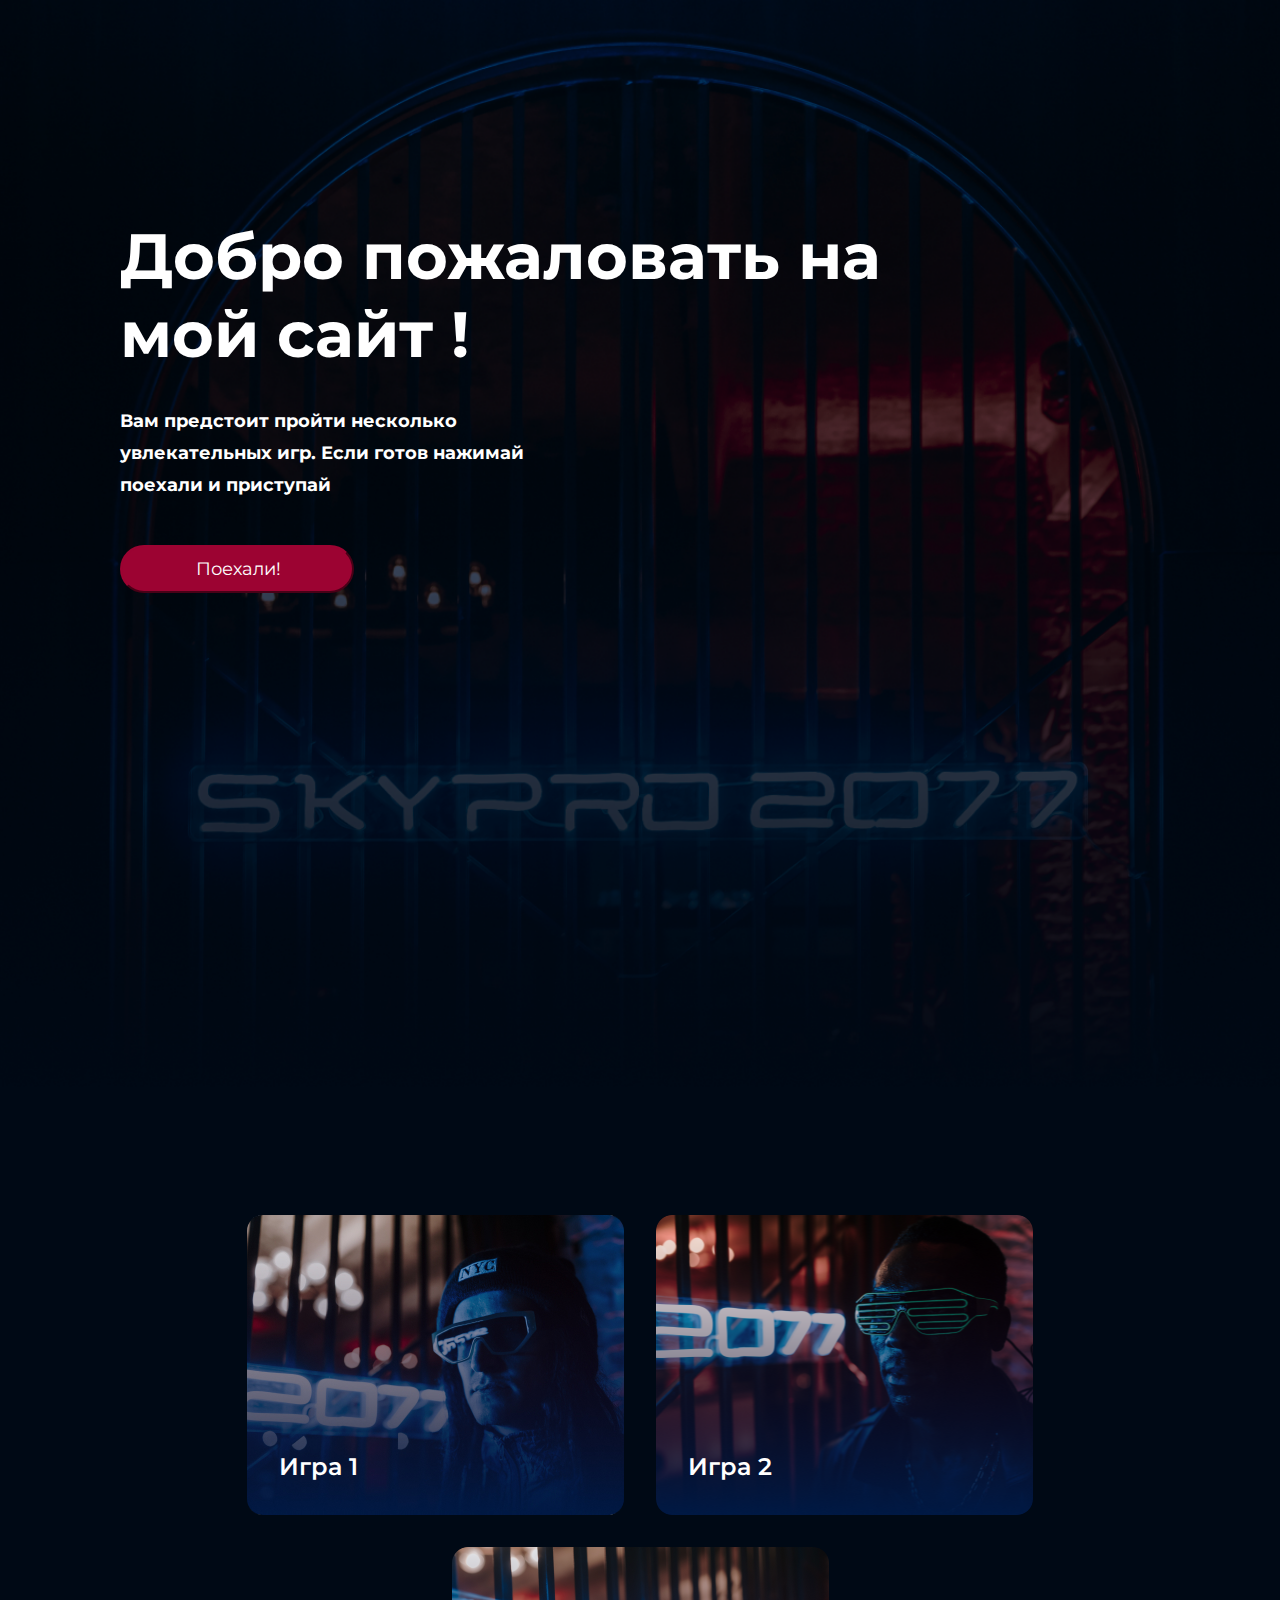
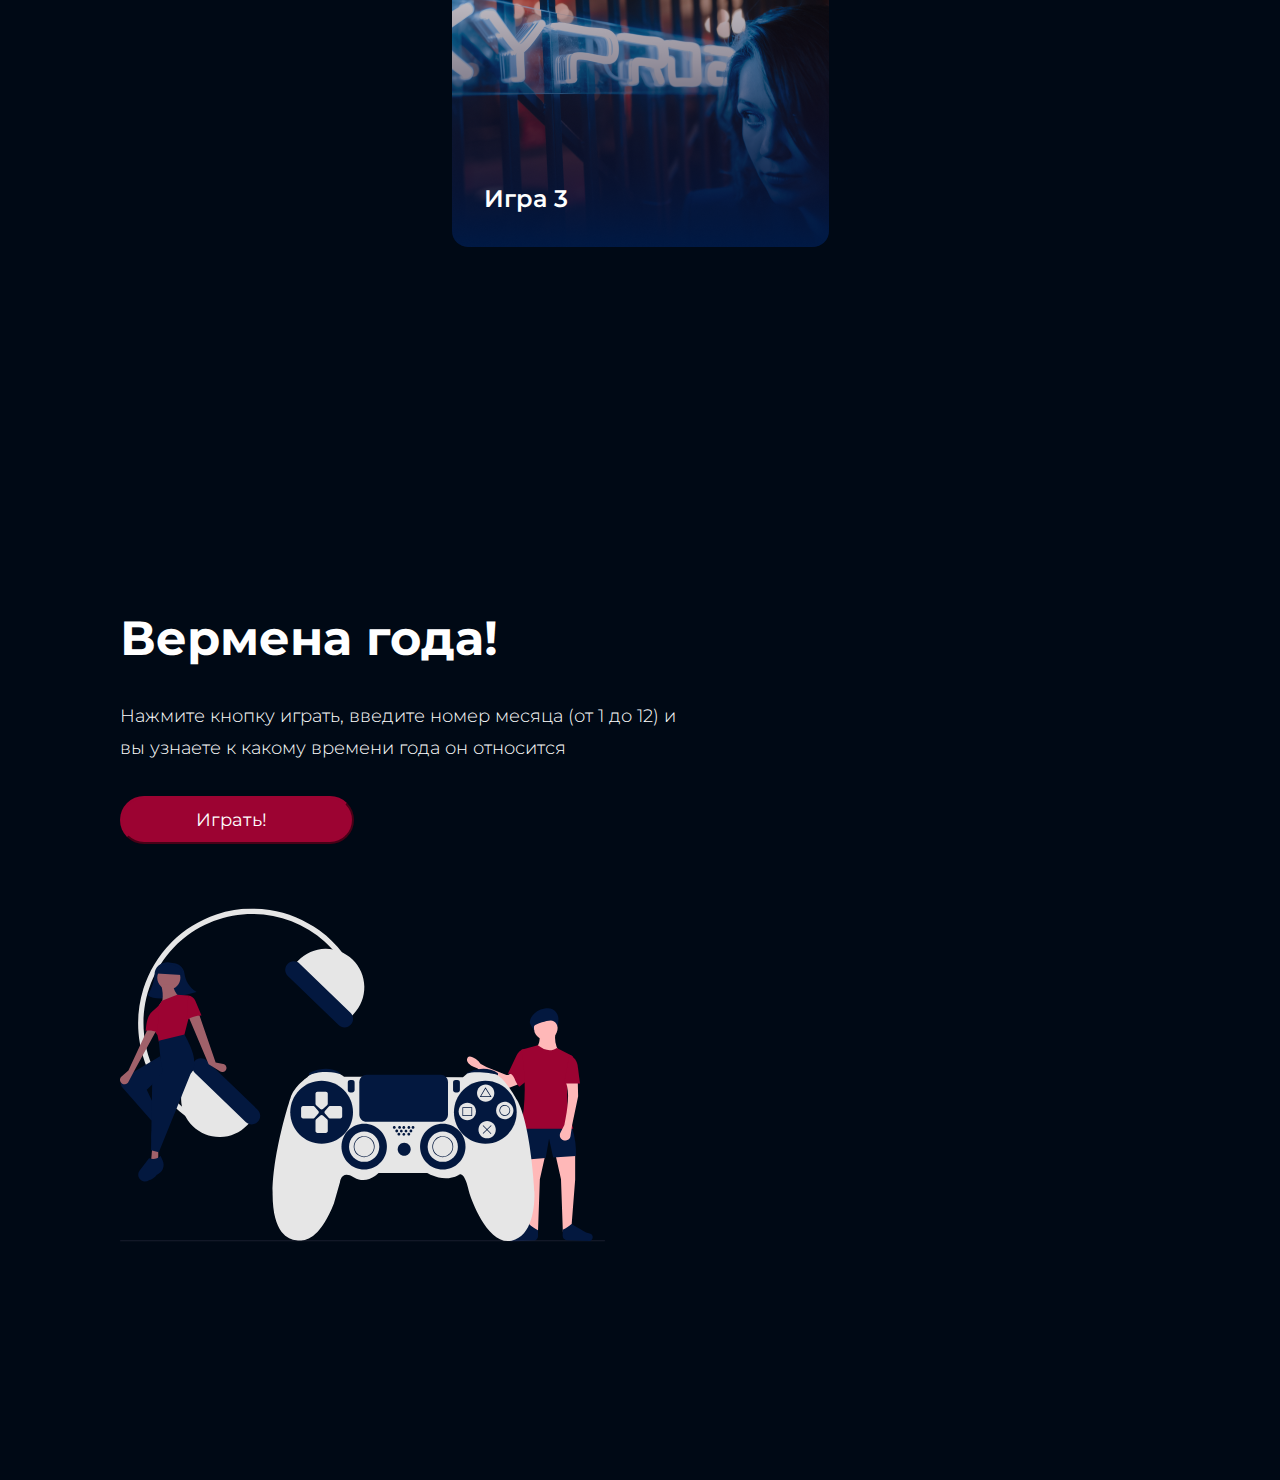
==== 2-nd course hw/index.html @ 2d6e587e "Адаптация сайта" ====
<!DOCTYPE html>
<html lang="en">

<head>
    <meta charset="UTF-8">
    <meta name="viewport" content="width=device-width, initial-scale=1.0">
    <title>Home work 1</title>
    <!--ссылка на шрифт -->
    <link rel="preconnect" href="https://fonts.googleapis.com">
    <link rel="preconnect" href="https://fonts.gstatic.com" crossorigin>
    <link href="https://fonts.googleapis.com/css2?family=Montserrat:wght@300;400;500;600&display=swap" rel="stylesheet">
    <!--ссылка на стиль -->
    <link rel="stylesheet" href="style.css">
</head>

<body>

    <header class="header centr">
        <h1 class="header__title">Добро пожаловать на мой сайт !</h1>
        <p class="header__text">Вам предстоит пройти несколько увлекательных игр. Если готов нажимай поехали и приступай
        </p>
        <button class="header__button">Поехали!</button>
    </header>

    <div class="content centr">

        <div>

            <a class=" content__product  content__product_img1 " href="#"> Игра 1</a>
        </div>
        <div>
            <a class="content__product content__product_img2 " href="#">Игра 2</a>
        </div>
        <div>
            <a class="content__product content__product_img3 " href="#">Игра 3</a>

        </div>
    </div>
    <div class="gameOne centr">
        <div class="gameOne__info">
            <h2 class="gameOne__title">Вермена года!</h2>
            <p class="gameOne__text">Нажмите кнопку играть, введите номер месяца (от 1 до 12) и вы узнаете к какому времени года он относится</p>
            <button class="header__button gameOne__button">Играть!</button>
        </div>
        <div class="gameOne__img_centr">
            <img class="gameOne__img" src="img/controller_2.svg" alt="game one">
        </div>
    </div>
    <!-- Запуск домашней работы 2.2 -->
    <!--<script src="hw_2.js"></script> -->
    <!-- Запуск домашней работы 2.3 -->
    <!-- <script src="hw_3.js"></script> -->
    <!-- Запуск домашней работы 2.4 -->
   <!-- <script src="hw_4.js"></script> -->
    <!-- Запуск домашней работы 2.5 -->
   <!-- <script src="hw_5.js"></script> --> 
</body>

</html>
---- 2-nd course hw/style.css ----
* {
  margin: 0;
  padding: 0;
}

*::before,
*::after {
  box-sizing: border-box;
}

body,
button {
  font-family: "Montserrat", sans-serif;
}

a {
  text-decoration: none;
  color: white;
}

.centr {
  padding-left: 120px;
  padding-right: 120px;
}

.header {
  padding-top: 217px;
  padding-bottom: 494px;
  background-image: url(img/background.png);
  background-repeat: no-repeat;
  background-position: center;
  background-size: cover;
}
.header__title {
  color: rgb(255, 255, 255);
  font-size: 64px;
  font-weight: 700;
  line-height: 78px;
  letter-spacing: 0px;
  text-align: left;
  max-width: 788px;
  margin-bottom: 32px;
}
.header__text {
  color: rgb(255, 255, 255);
  font-size: 18px;
  font-weight: 700;
  line-height: 32px;
  letter-spacing: 0px;
  text-align: left;
  max-width: 481px;
  margin-bottom: 44px;
}
.header__button {
  width: 234px;
  height: 48px;
  border-color: rgb(156, 3, 50);
  border-radius: 30px;
  background: rgb(156, 3, 50);
  color: rgb(255, 255, 255);
  font-size: 18px;
  font-weight: 400;
  line-height: 22px;
  letter-spacing: 0px;
  text-align: left;
  padding-left: 74px;
  transition: all 1s;
}
.header__button:hover {
  border-radius: 30px;
  background: rgb(235, 68, 63);
}

.content {
  background: rgb(0, 9, 21);
  display: flex;
  align-items: center;
  gap: 32px;
  justify-content: center;
  flex-direction: row;
  flex-wrap: wrap;
  padding-top: 128px;
  padding-bottom: 128px;
}
.content__product {
  width: 377px;
  height: 300px;
  border-radius: 16px;
  background: linear-gradient(180deg, rgba(39, 1, 15, 0), rgb(0, 25, 68) 100%), url(0023);
  font-size: 24px;
  font-weight: 600;
  line-height: 32px;
  letter-spacing: 0px;
  text-align: left;
  display: flex;
  flex-direction: row;
  justify-content: flex-start;
  align-items: flex-end;
  padding-left: 32px;
  padding-bottom: 32px;
  transition: all 0.5s;
  box-sizing: border-box;
  border-width: 0px;
}
.content__product:hover {
  border: 3px solid rgb(68, 210, 255);
  border-radius: 16px;
  background: linear-gradient(180deg, rgba(39, 1, 15, 0), rgb(0, 25, 68) 100%), url(3 1);
}
.content__product_img1 {
  background-image: url(img/game_1.jpg);
  background-repeat: no-repeat;
  background-position: center;
  background-size: cover;
}
.content__product_img2 {
  background-image: url(img/game_2.png);
  background-repeat: no-repeat;
  background-position: center;
  background-size: cover;
}
.content__product_img3 {
  background-image: url(img/game_3.png);
  background-repeat: no-repeat;
  background-position: center;
  background-size: cover;
}

.gameOne {
  background: rgb(0, 9, 21);
  display: flex;
  flex-direction: row;
  flex-wrap: wrap;
  align-items: center;
  justify-content: space-between;
  padding-top: 234px;
  padding-bottom: 234px;
}
.gameOne__info {
  max-width: 584px;
  display: flex;
  flex-direction: column;
  flex-wrap: nowrap;
  justify-content: center;
  align-items: flex-start;
  gap: 32px;
}
.gameOne__title {
  color: #FFFFFF;
  color: rgb(255, 255, 255);
  font-size: 48px;
  font-weight: 700;
  line-height: 59px;
}
.gameOne__text {
  color: rgb(255, 255, 255);
  font-size: 18px;
  font-weight: 300;
  line-height: 32px;
}

@media (max-width: 600px) {
  .centr {
    padding-left: 16px;
    padding-right: 16px;
  }
  .header {
    padding-top: 239px;
    padding-bottom: 238px;
    background-position: 31%;
    display: flex;
    flex-direction: column;
    flex-wrap: nowrap;
    align-items: center;
  }
  .header__title {
    font-size: 32px;
    font-weight: 700;
    line-height: 39px;
    letter-spacing: 0px;
    text-align: center;
    margin-bottom: 32px;
  }
  .header__text {
    font-size: 14px;
    font-weight: 700;
    line-height: 22px;
    letter-spacing: 0px;
    text-align: center;
    margin-bottom: 32px;
  }
  .content__product {
    width: 343px;
    height: 300px;
    padding-left: 14px;
  }
  .gameOne {
    display: flex;
    flex-direction: column;
    flex-wrap: nowrap;
    justify-content: center;
    align-items: stretch;
    align-content: center;
    gap: 64px;
    padding-top: 51px;
    padding-bottom: 85px;
  }
  .gameOne__info {
    display: flex;
    flex-wrap: nowrap;
    flex-direction: column;
    align-items: center;
    justify-content: center;
  }
  .gameOne__title {
    font-size: 32px;
    font-weight: 700;
    line-height: 39px;
    text-align: center;
  }
  .gameOne__text {
    font-size: 14px;
    font-weight: 300;
    line-height: 22px;
    text-align: center;
  }
  .gameOne__img {
    width: 344px;
    height: 236px;
  }
  .gameOne__img_centr {
    display: flex;
    justify-content: center;
  }
}
@media (min-width: 501px) and (max-width: 1350px) {
  .gameOne {
    display: flex;
    gap: 64px;
  }
}/*# sourceMappingURL=style.css.map */
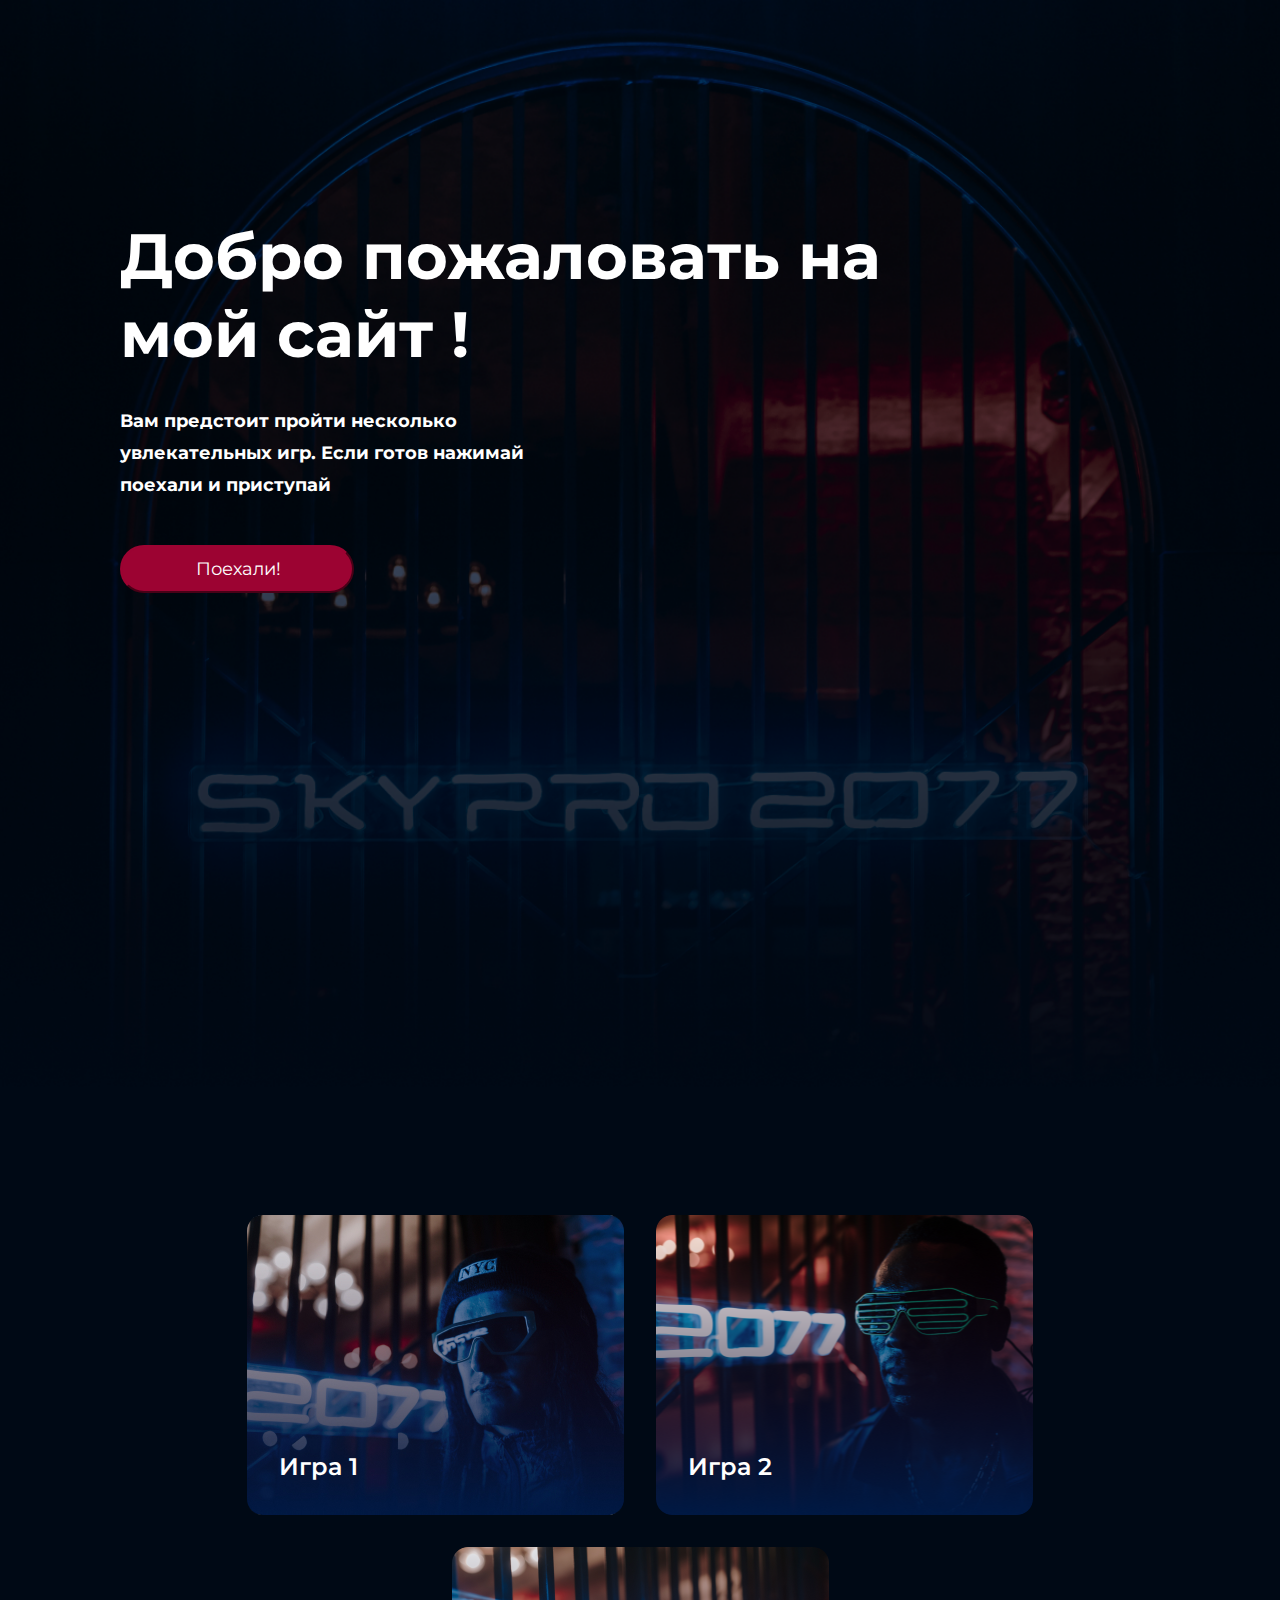
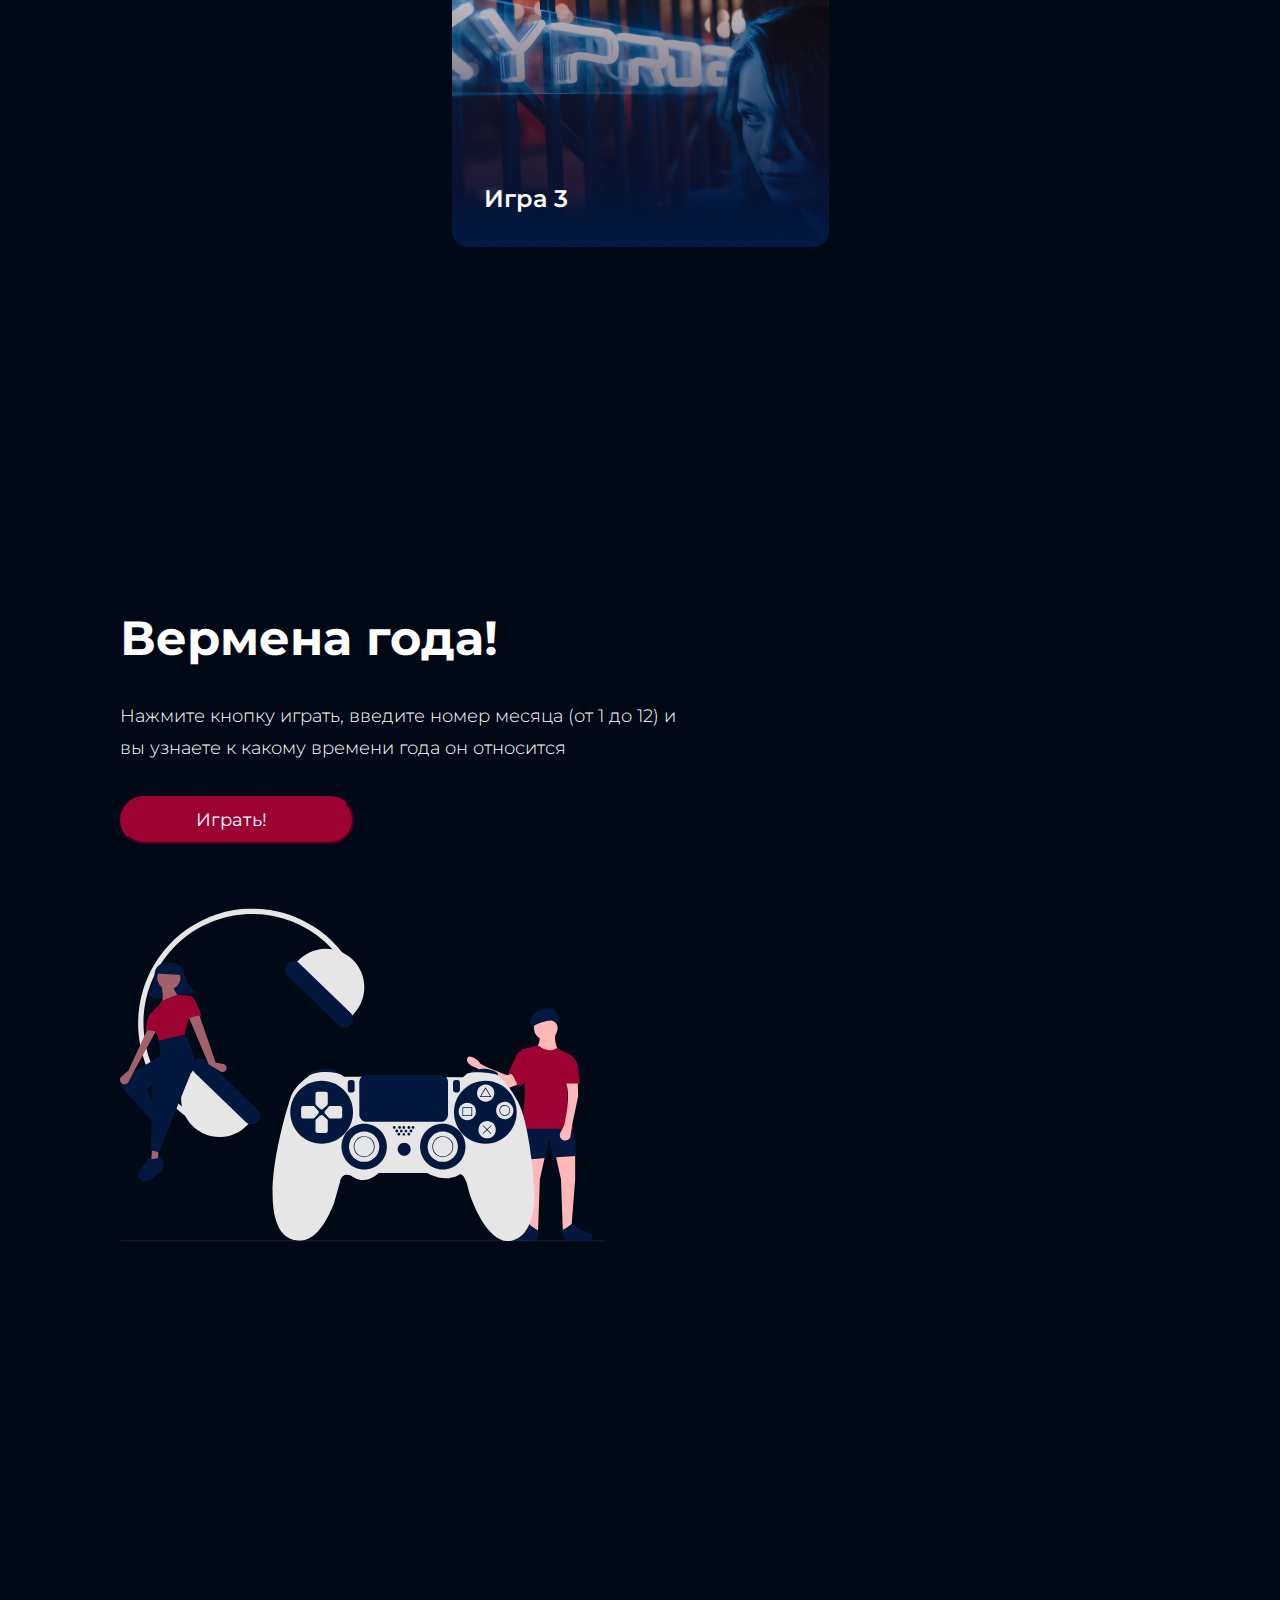
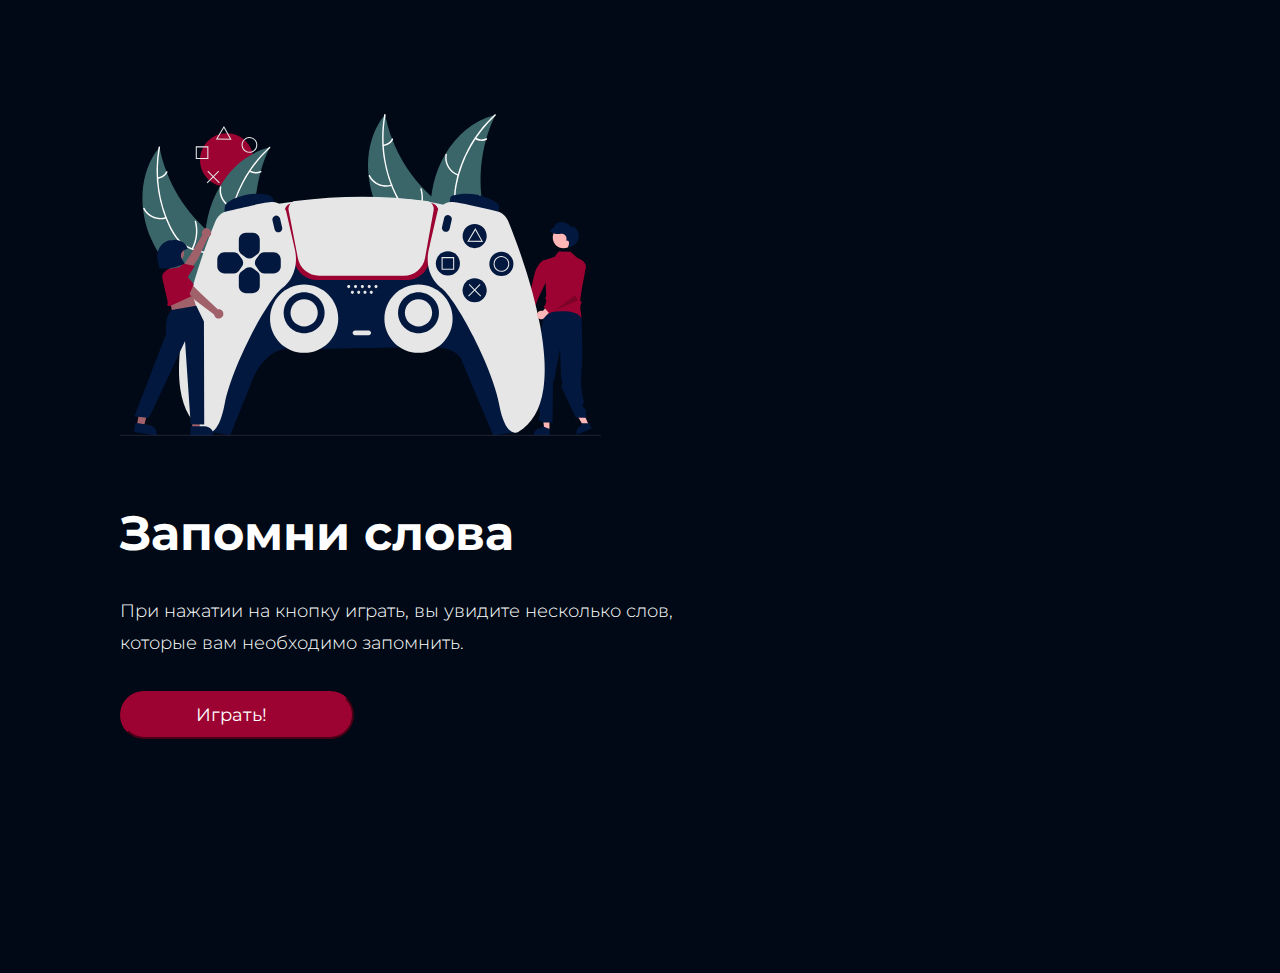
==== commit 2181fd3d: "task 11 start" ====
--- a/2-nd course hw/index.html
+++ b/2-nd course hw/index.html
@@ -26,10 +26,10 @@
 
         <div>
 
-            <a class=" content__product  content__product_img1 " href="#"> Игра 1</a>
+            <a class=" content__product  content__product_img1 " href="#game1"> Игра 1</a>
         </div>
         <div>
-            <a class="content__product content__product_img2 " href="#">Игра 2</a>
+            <a class="content__product content__product_img2 " href="#game2">Игра 2</a>
         </div>
         <div>
             <a class="content__product content__product_img3 " href="#">Игра 3</a>
@@ -38,14 +38,29 @@
     </div>
     <div class="gameOne centr">
         <div class="gameOne__info">
-            <h2 class="gameOne__title">Вермена года!</h2>
+            <h2 id = 'game1' class="gameOne__title">Вермена года!</h2>
             <p class="gameOne__text">Нажмите кнопку играть, введите номер месяца (от 1 до 12) и вы узнаете к какому времени года он относится</p>
-            <button class="header__button gameOne__button">Играть!</button>
+            <button class="header__button gameOne__button" onclick="gameMonth ()">Играть!</button>
         </div>
         <div class="gameOne__img_centr">
             <img class="gameOne__img" src="img/controller_2.svg" alt="game one">
         </div>
     </div>
+</div>
+<div class="gameOne centr">
+    <div class="gameOne__img_centr">
+        <img class="gameOne__img" src="img/controller_1.svg" alt="game one">
+    </div>
+    <div class="gameOne__info">
+        <h2 id = 'game2' class="gameOne__title">Запомни слова </h2>
+        <p class="gameOne__text">При нажатии на кнопку играть, вы увидите несколько слов, которые вам необходимо запомнить.</p>
+        <button class="header__button gameOne__button" onclick="gameMonth ()">Играть!</button>
+    </div>
+   
+</div>
+
+    <script src="gameOne.js"></script>
+
     <!-- Запуск домашней работы 2.2 -->
     <!--<script src="hw_2.js"></script> -->
     <!-- Запуск домашней работы 2.3 -->
@@ -53,7 +68,9 @@
     <!-- Запуск домашней работы 2.4 -->
    <!-- <script src="hw_4.js"></script> -->
     <!-- Запуск домашней работы 2.5 -->
-   <!-- <script src="hw_5.js"></script> --> 
+  <!-- <script src="hw_5.js"></script>  -->
+  <!--<script src="hw_6.js"></script> -->
+  <script src="hw_7.js"></script>
 </body>
 
 </html>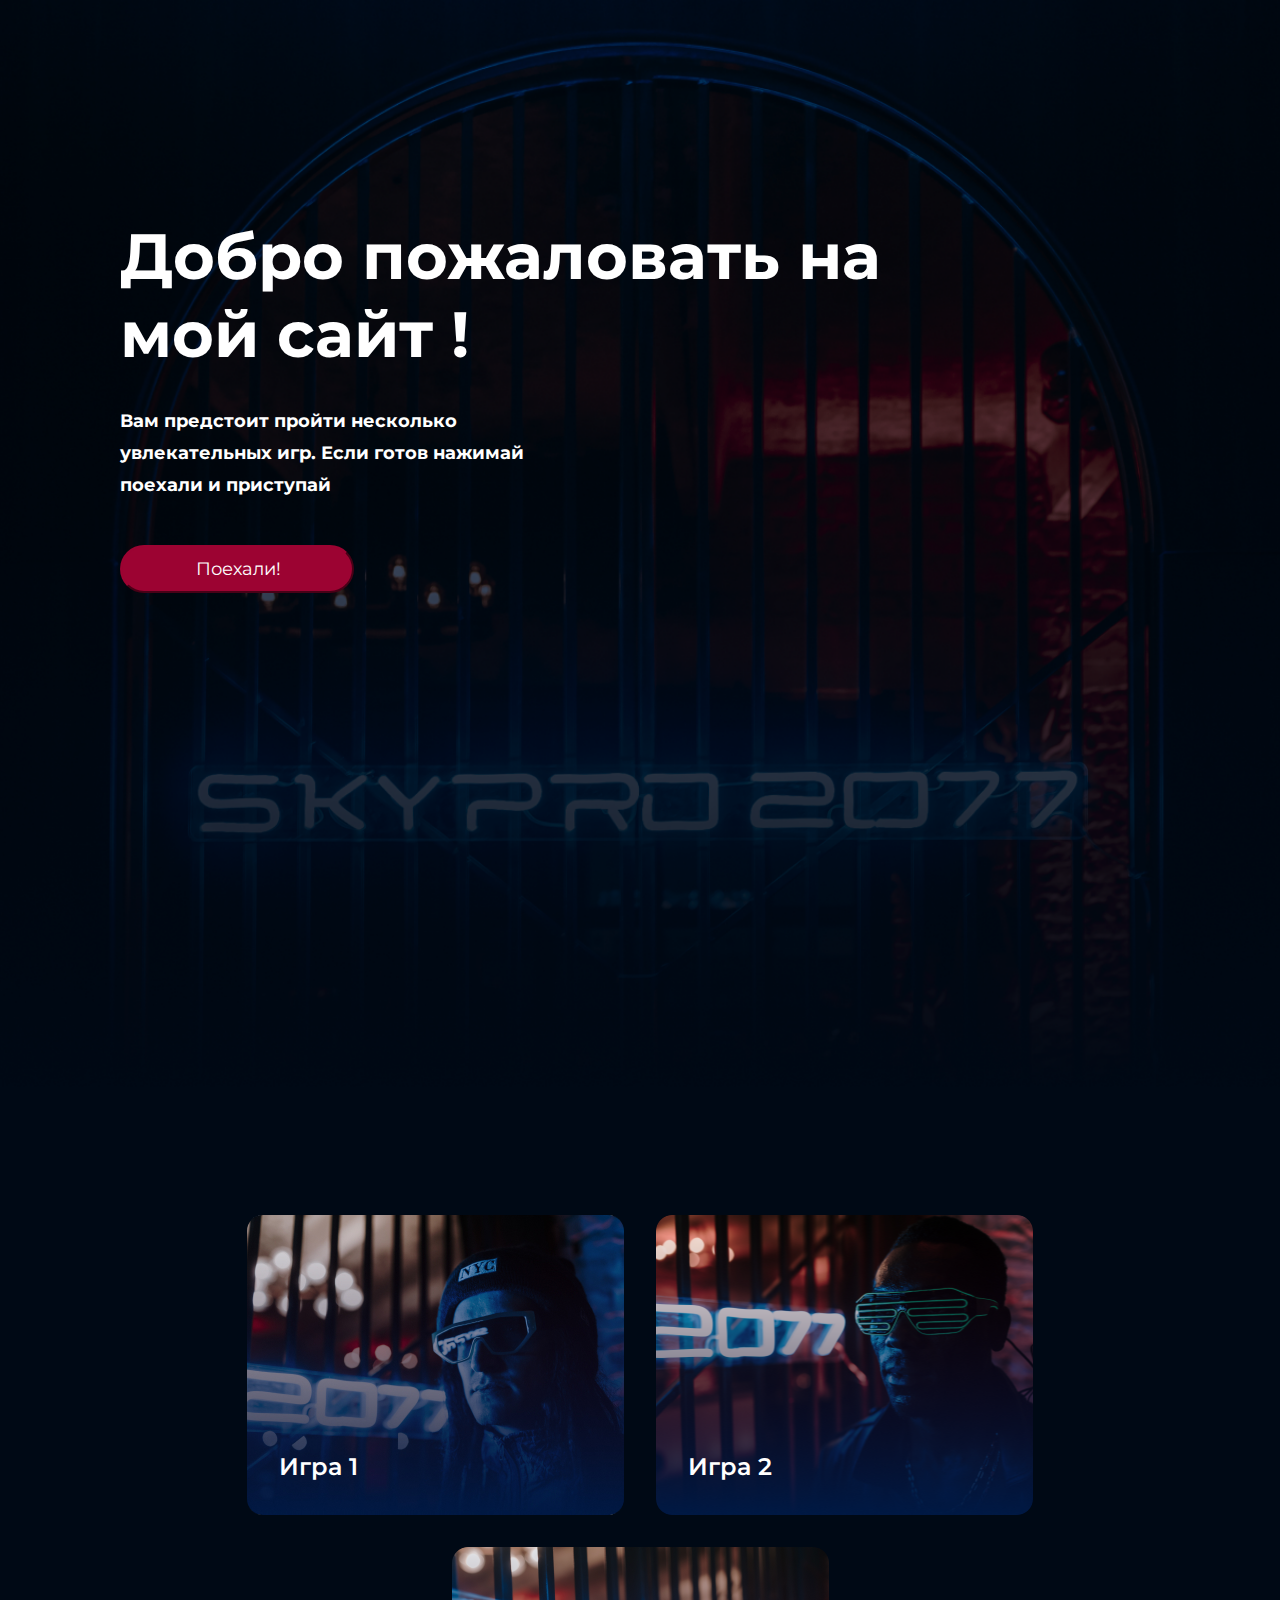
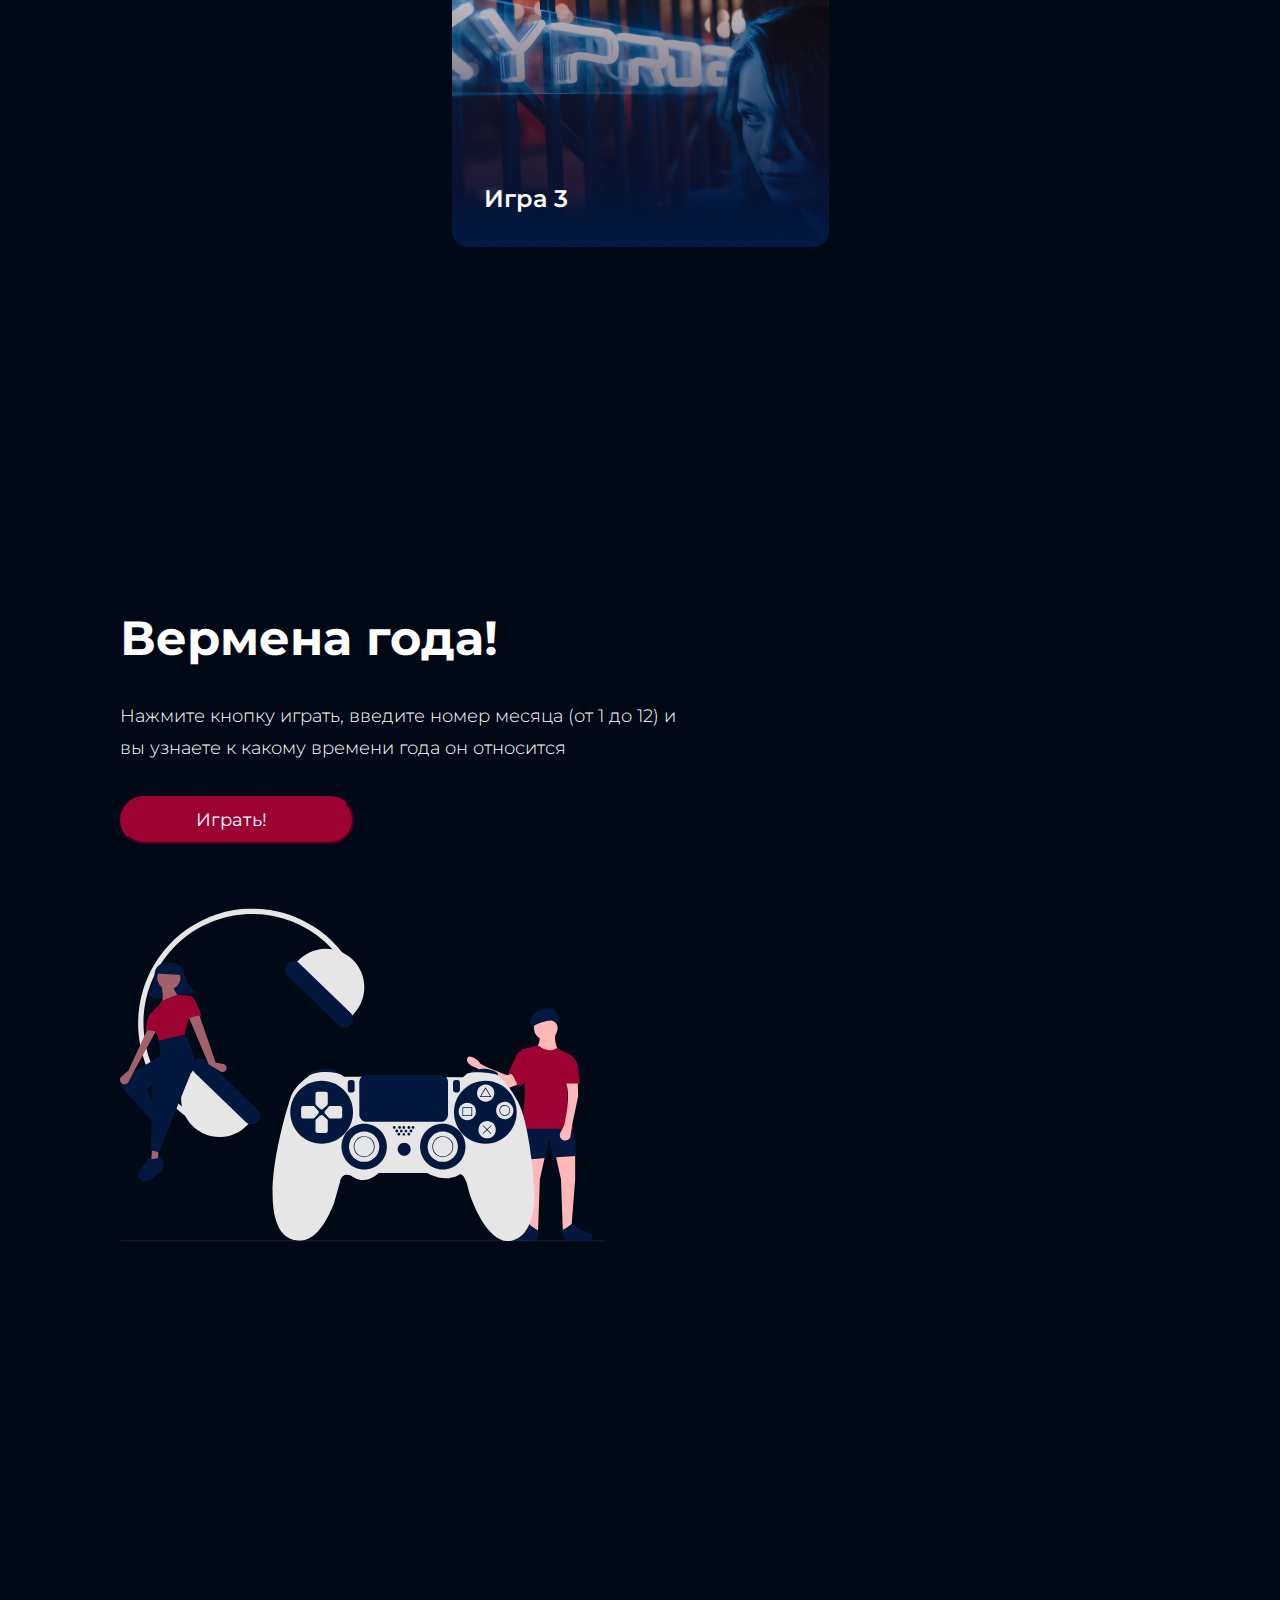
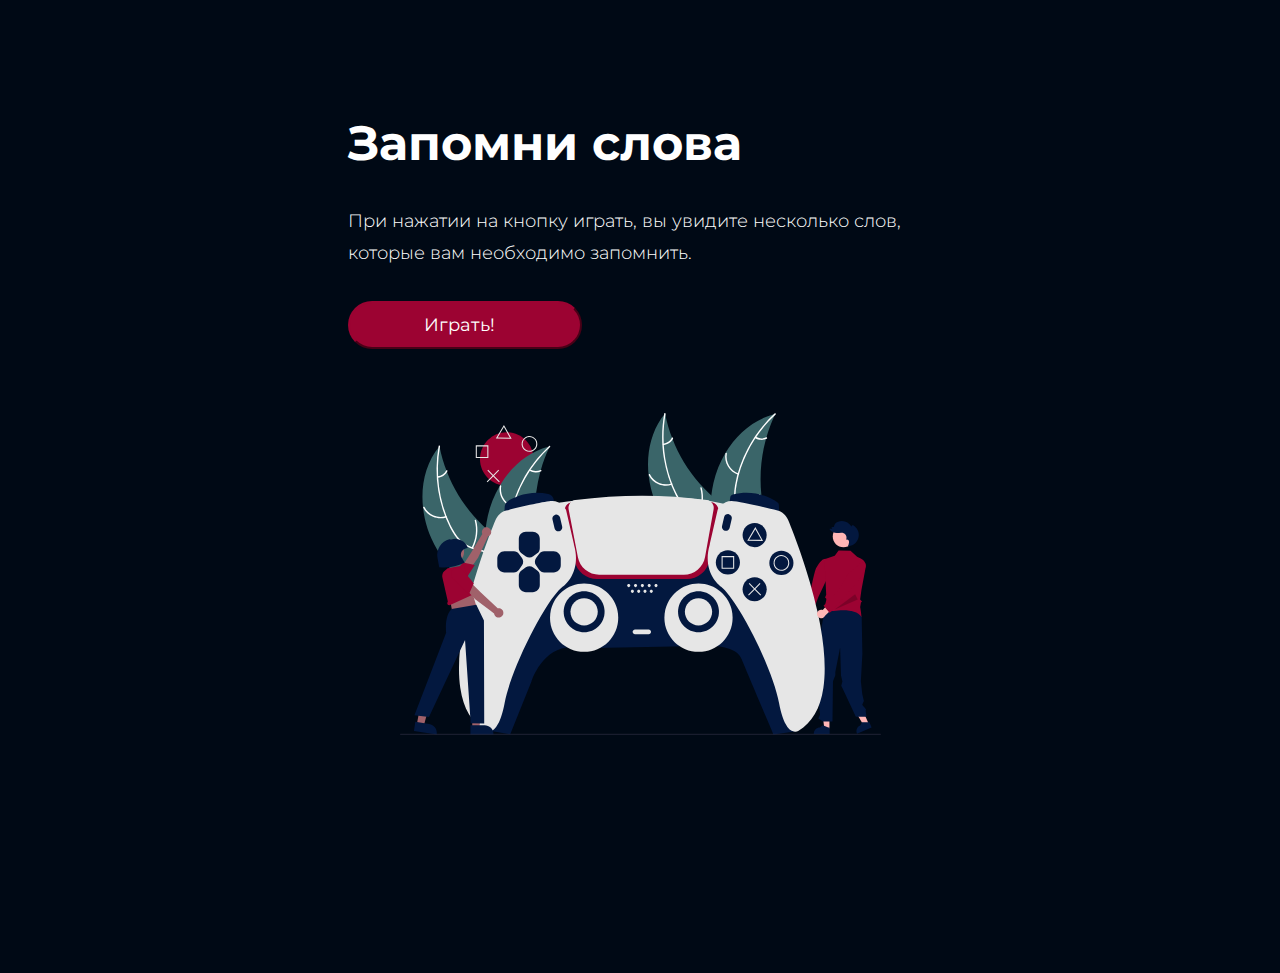
==== commit 921881be: "Website adaptation" ====
--- a/2-nd course hw/index.html
+++ b/2-nd course hw/index.html
@@ -47,7 +47,7 @@
         </div>
     </div>
 </div>
-<div class="gameOne centr">
+<div class="gameOne gameOne_mobile centr">
     <div class="gameOne__img_centr">
         <img class="gameOne__img" src="img/controller_1.svg" alt="game one">
     </div>
--- a/2-nd course hw/style.css
+++ b/2-nd course hw/style.css
@@ -205,6 +205,9 @@
     padding-top: 51px;
     padding-bottom: 85px;
   }
+  .gameOne_mobile {
+    flex-direction: column-reverse;
+  }
   .gameOne__info {
     display: flex;
     flex-wrap: nowrap;
@@ -238,4 +241,7 @@
     display: flex;
     gap: 64px;
   }
+  .gameOne_mobile {
+    flex-direction: column-reverse;
+  }
 }/*# sourceMappingURL=style.css.map */